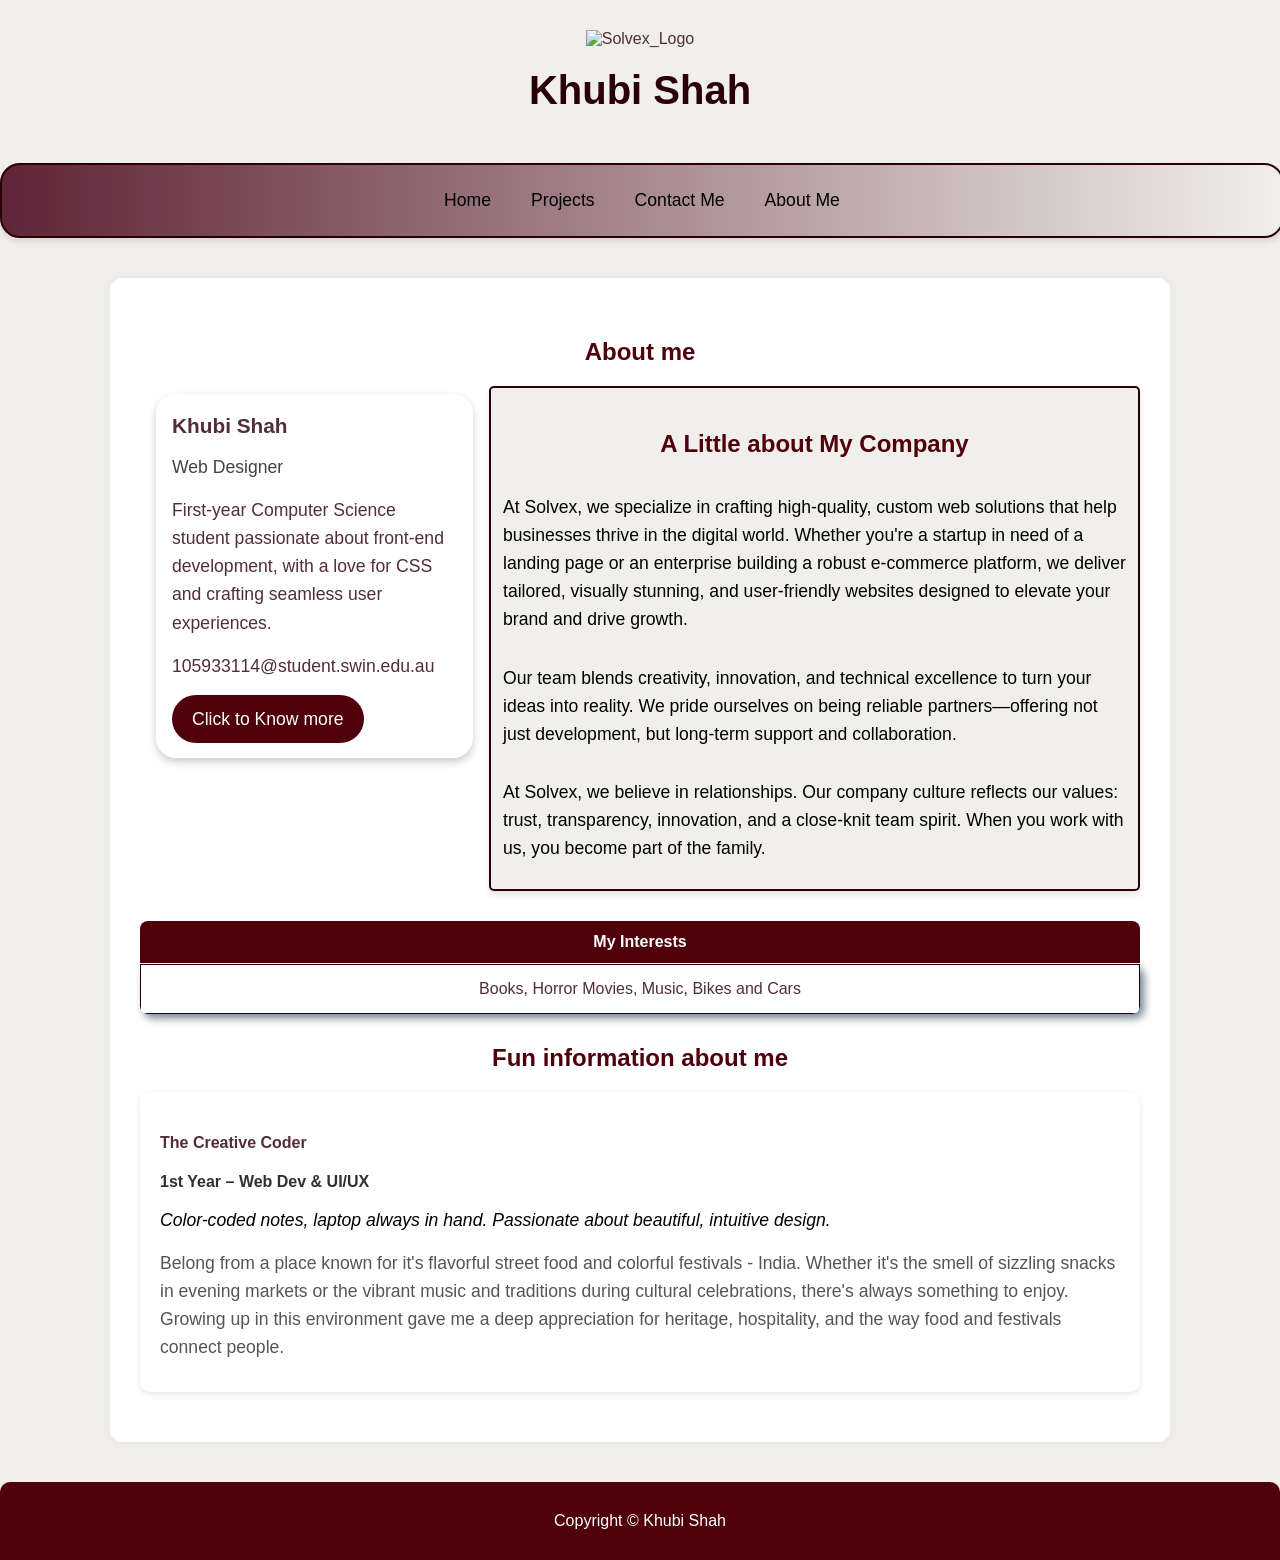
==== about_me.html @ c925cc27 "Text changes" ====
<!DOCTYPE html>
<html lang="en">

  <head>
    <meta charset="UTF-8">
    <meta name="viewport" content="width=device-width, initial-scale=1.0">
    <link rel="stylesheet" type="text/css" href="styles/about me.css">
    <title>Khubi Shah | UX Designer & Frontend Developer Portfolio</title>
  </head>

  <body>
    <header>
      <img src="images/logo.png" alt="Solvex_Logo" loading="lazy">
      <h1>Khubi Shah</h1>
    </header>

  <nav>
      <a href="index.html">Home</a>
      <a href="projects.html">Projects</a>
      <a href="contact_me.html">Contact Me</a>
      <a href="about_me.html">About Me</a>
    </nav>

    <main>
      <h2> About me </h2>
        <div class="row">
          <div class="column">
            <div class="card">
              <div class="box">
                <h3>Khubi Shah</h3>
                <p class="job"> Web Designer </p>
                <!-- description taken from chatgpt  -->
                <p>First-year Computer Science student passionate about front-end development, with a love for CSS and crafting seamless user experiences.</p>
                <p> 105933114@student.swin.edu.au </p>
                <p><a href="#section1" class="button"> Click to Know more </a></p>
              </div>
            </div>
          </div>

      <aside>
          <h2> A Little about My Company </h2>
          <p> At Solvex, we specialize in crafting high-quality, custom web solutions that help businesses thrive in the digital world. Whether you're a startup in need of a landing page or an enterprise building a robust e-commerce platform, we deliver tailored, visually stunning, and user-friendly websites designed to elevate your brand and drive growth.
          <p> Our team blends creativity, innovation, and technical excellence to turn your ideas into reality. We pride ourselves on being reliable partners—offering not just development, but long-term support and collaboration.</p>
          <p> At Solvex, we believe in relationships. Our company culture reflects our values: trust, transparency, innovation, and a close-knit team spirit. When you work with us, you become part of the family. </p>
          <!-- chatgpt command promopt: can you write a brief 'about us' for the company, the compansy is solvex which specialiases crafting high-quality, customized web solutions for businesses of all sizes-->
      </aside>
        
      <table>
        <caption> My Interests</caption>
          <td> Books, Horror Movies, Music, Bikes and Cars </td>
      </table>

      <h2> Fun information about me</h2>
      <section id="description">
      <!-- decriptions for each person is generated from chapgpt "can you generate a brief description for three computer science students; modified a bit of the content as well   -->
      <ul>
        <li>
          <h4 id="section1"> The Creative Coder</h4>
          <div class="year">1st Year – Web Dev & UI/UX</div>
          <p class="info">Color-coded notes, laptop always in hand. Passionate about beautiful, intuitive design.</p>
          <p class="hometown"> Belong from a place known for it's flavorful street food and colorful festivals - India. Whether it's the smell of sizzling snacks in evening markets or the vibrant music and traditions during cultural celebrations, there's always something to enjoy. Growing up in this environment gave me a deep appreciation for heritage, hospitality, and the way food and festivals connect people.</p>
        </li>
      </ul>
      </section>
    </main>

    <footer>
      <div id="footer"></div>
      <div class="container">
        <div class="copyright">
          <span>Copyright &copy; <span class="company-name">Khubi Shah</span></span>
        </div>
      </div>
    </footer>

  </body>
</html>
---- styles/about me.css ----
:root {
    --primary-color: #4F000B;
    --secondary-color: #290005;
    --background-color: #F0EFEB;
    --accent-color: #602437;
    --error-color: Red;
    --success-color: Green;
    --text-color: #522E38;
    --font-family: 'Segoe UI', 'Arial', sans-serif;
    --transition-speed: 0.6s;
}

/* Enable smooth scrolling for anchor links */
html {
    scroll-behavior: smooth;
}

/* Base body styles */
body {
    font-family: var(--font-family);
    background-color: var(--background-color);
    color: var(--text-color);
    margin: 0;
    padding: 0;
}

/* Header container with background image and centered content */
header {
    background-image: url('');
    color: var(--text-color);
    padding: 30px 20px;
    text-align: center;
    position: relative;
}

/* Logo or branding image */
header img {
    max-width: 120px;
    margin: 0 auto 10px;
    animation: fadeInDown var(--transition-speed) ease-out;
}

/* Main heading in the header */
header h1 {
    font-size: 2.5rem;
    margin: 10px 0 20px;
    color: var(--secondary-color);
}

/* Section headings */
h2, main h2 {
    color: var(--primary-color);
    text-align: center;
    font-size: 1.5rem;
    margin-top: 30px;
}

/* Subheadings */
main h3 {
    margin: 0;
    font-size: 1.3em;
    padding-top: 20px;
}

/* Paragraph text */
p {
    font-size: 1.1rem;
    margin: 15px 0;
    line-height: 1.6;
}

/* Sticky top navigation bar with gradient background */
nav {
    position: sticky;
    top: 0;
    width: 100%;
    z-index: 1;
    display: flex;
    justify-content: center;
    flex-wrap: wrap;
    padding: 10px 0;
    background: linear-gradient(to right, var(--accent-color), var(--background-color));
    border: 2px solid var(--secondary-color);
    border-radius: 20px;
    box-shadow: 0 4px 6px rgba(0, 0, 0, 0.1);
}

/* Navigation links */
nav a {
    color: black;
    text-decoration: none;
    padding: 10px 15px;
    margin: 5px;
    font-size: 1.1rem;
    border-radius: 5px;
    transition: background-color var(--transition-speed), transform var(--transition-speed);
}

/* Hover effect for navigation links */
nav a:hover {
    background-color: var(--primary-color);
    color: white;
    transform: scale(1.05);
}

/* Main content container with padding and shadow */
main, .content-section {
    max-width: 1000px;
    margin: 40px auto;
    padding: 30px;
    background-color: white;
    border-radius: 12px;
    box-shadow: 0 0 10px rgba(0,0,0,0.05);
}

/* Sidebar container with light background and shadow */
aside {
    display: flex;
    justify-content: center;
    background-color: var(--background-color);
    border: 2px solid var(--secondary-color);
    padding: 12px;
    border-radius: 5px;
    margin-top: 15px;
    flex-wrap: wrap;
    box-shadow: 0 4px 6px rgba(0, 0, 0, 0.1);
    color: black;
}

/* Layout for image and text side-by-side */
figure {
    display: flex;
    align-items: flex-start;
    justify-content: space-between;
    gap: 30px;
    flex-wrap: wrap;
    margin: 30px 0;
}

/* Image styling inside figure */
figure img {
    max-width: 400px;
    width: 100%;
    height: auto;
    margin-left: auto;
    margin-right: auto;
    border-radius: 10px;
    border: 2px solid var(--secondary-color);
    box-shadow: 0 4px 12px rgba(0, 0, 0, 0.05);
}

/* Ordered and unordered lists */
ol, ul {
    margin: 20px 0;
    padding-left: 30px;
}

/* List items */
li {
    margin-bottom: 8px;
}

/* Definition list terms */
dt {
    font-weight: bold;
    color: var(--primary-color);
    margin-top: 15px;
}

/* Definition list descriptions */
dd {
    margin-left: 25px;
    margin-bottom: 10px;
}

/* Table container with shadow and rounded corners */
table {
    width: 100%;
    margin: 30px 0;
    background: #fff;
    border-collapse: collapse;
    border-radius: 8px;
    overflow: hidden;
    box-shadow: 4px 4px 8px SlateGrey;
}

/* Table caption styling */
caption {
    font-weight: bold;
    padding: 12px;
    background-color: var(--primary-color);
    border-bottom: 1px solid var(--background-color);
    color: white;
}

/* Table cells */
td {
    padding: 15px;
    border: 1px solid var(--secondary-color);
    text-align: center;
}

/* Footer container with padding and background */
footer {
    background-color: var(--primary-color);
    text-align: center;
    color: white;
    padding: 30px 20px;
    margin-top: 40px;
    border-radius: 10px 10px 0 0;
}

/* Footer links */
footer a {
    color: white;
    text-decoration: none;
}

/* Hover effect for footer links */
footer a:hover {
    text-decoration: underline;
}

/* Column layout for cards */
.column {
    float: left;
    width: 33.3%;
    margin-bottom: 16px;
    padding: 0 8px;
}

/* Card container with shadow */
.card {
    box-shadow: 0 4px 8px rgba(0, 0, 0, 0.2);
    margin: 8px;
    border-radius: 20px;
}

/* Inner box padding */
.box {
    padding: 0 16px;
}

/* Clearfix for floated elements */
.box::after, .row::after {
    content: "";
    clear: both;
    display: table;
}

/* Job title text */
.job {
    color: #424242;
}

/* Button styling for both <button> and .button */
.button,
button {
    border: none;
    outline: 0;
    display: inline-block;
    padding: 10px 20px;
    color: white;
    background-color: var(--primary-color);
    text-align: center;
    cursor: pointer;
    border-radius: 10em;
    text-decoration: none;
    transition: background-color var(--transition-speed), transform var(--transition-speed);
}

/* Hover effect for buttons */
.button:hover,
button:hover {
    background-color: var(--accent-color);
    transform: scale(1.05);
}

/* Remove default list styling */
#description ul {
    list-style: none;
    padding: 0;
}

/* Card-style list items */
#description li {
    background: #fff;
    border-radius: 10px;
    padding: 20px;
    margin-bottom: 15px;
    box-shadow: 0 2px 6px rgba(0,0,0,0.1);
}

/* Section headings */
#description h3 {
    margin: 0;
    font-size: 1.3em;
    color: #333;
}

/* Year text */
#description .year {
    font-weight: bold;
    color: #303030;
    margin-bottom: 8px;
}

/* Hometown text */
#description .hometown {
    color: #555;
    margin-bottom: 10px;
}

/* Info text */
#description .info {
    color: black;
    font-style: italic;
}

/* Fact text */
#description .fact {
    color: #141414;
    margin-top: 10px;
}

/* Fade-in-up animation */
@keyframes fadeInUp {
    from {
        opacity: 0;
        transform: translateY(20px);
    }
    to {
        opacity: 1;
        transform: translateY(0);
    }
}

/* Fade-in-down animation */
@keyframes fadeInDown {
    from {
        opacity: 0;
        transform: translateY(-20px);
    }
    to {
        opacity: 1;
        transform: translateY(0);
    }
}

/* Improved mobile responsiveness for smaller screens */
@media (max-width: 768px) {
    figure {
        flex-direction: column;
        align-items: center;
        text-align: center;
    }

    figure img {
        max-width: 90%;
        margin: 0 auto;
    }

    .column {
        width: 100%;
    }

    main, .content-section {
        padding: 20px;
        margin: 20px;
    }

    table, th, td {
        font-size: 0.95rem;
    }
}
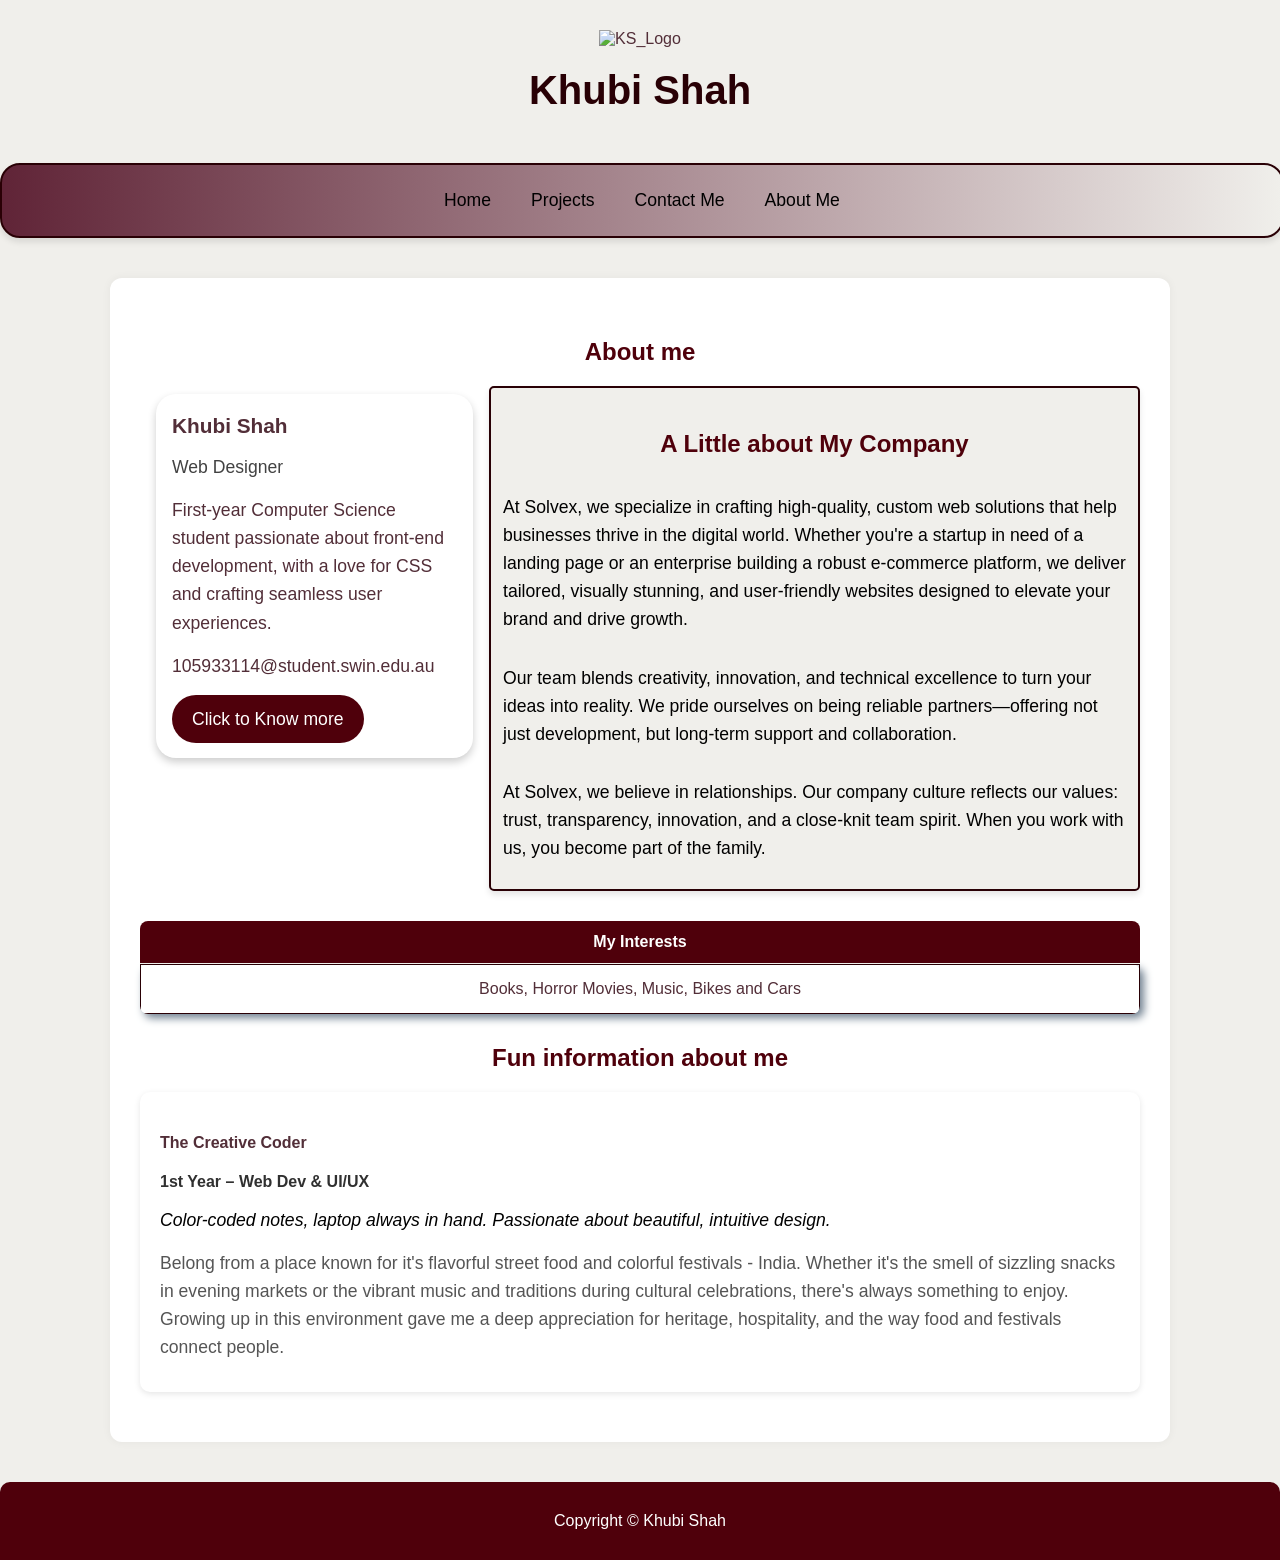
==== commit 156138ca: "Change logo image alt text from 'Solvex_Logo' to 'KS_Logo'" ====
--- a/about_me.html
+++ b/about_me.html
@@ -10,7 +10,7 @@
 
   <body>
     <header>
-      <img src="images/logo.png" alt="Solvex_Logo" loading="lazy">
+      <img src="images/logo.png" alt="KS_Logo" loading="lazy">
       <h1>Khubi Shah</h1>
     </header>
 
@@ -42,8 +42,7 @@
           <p> At Solvex, we specialize in crafting high-quality, custom web solutions that help businesses thrive in the digital world. Whether you're a startup in need of a landing page or an enterprise building a robust e-commerce platform, we deliver tailored, visually stunning, and user-friendly websites designed to elevate your brand and drive growth.
           <p> Our team blends creativity, innovation, and technical excellence to turn your ideas into reality. We pride ourselves on being reliable partners—offering not just development, but long-term support and collaboration.</p>
           <p> At Solvex, we believe in relationships. Our company culture reflects our values: trust, transparency, innovation, and a close-knit team spirit. When you work with us, you become part of the family. </p>
-          <!-- chatgpt command promopt: can you write a brief 'about us' for the company, the compansy is solvex which specialiases crafting high-quality, customized web solutions for businesses of all sizes-->
-      </aside>
+          </aside>
         
       <table>
         <caption> My Interests</caption>
@@ -52,7 +51,6 @@
 
       <h2> Fun information about me</h2>
       <section id="description">
-      <!-- decriptions for each person is generated from chapgpt "can you generate a brief description for three computer science students; modified a bit of the content as well   -->
       <ul>
         <li>
           <h4 id="section1"> The Creative Coder</h4>
@@ -74,4 +72,4 @@
     </footer>
 
   </body>
-</html>+</html>
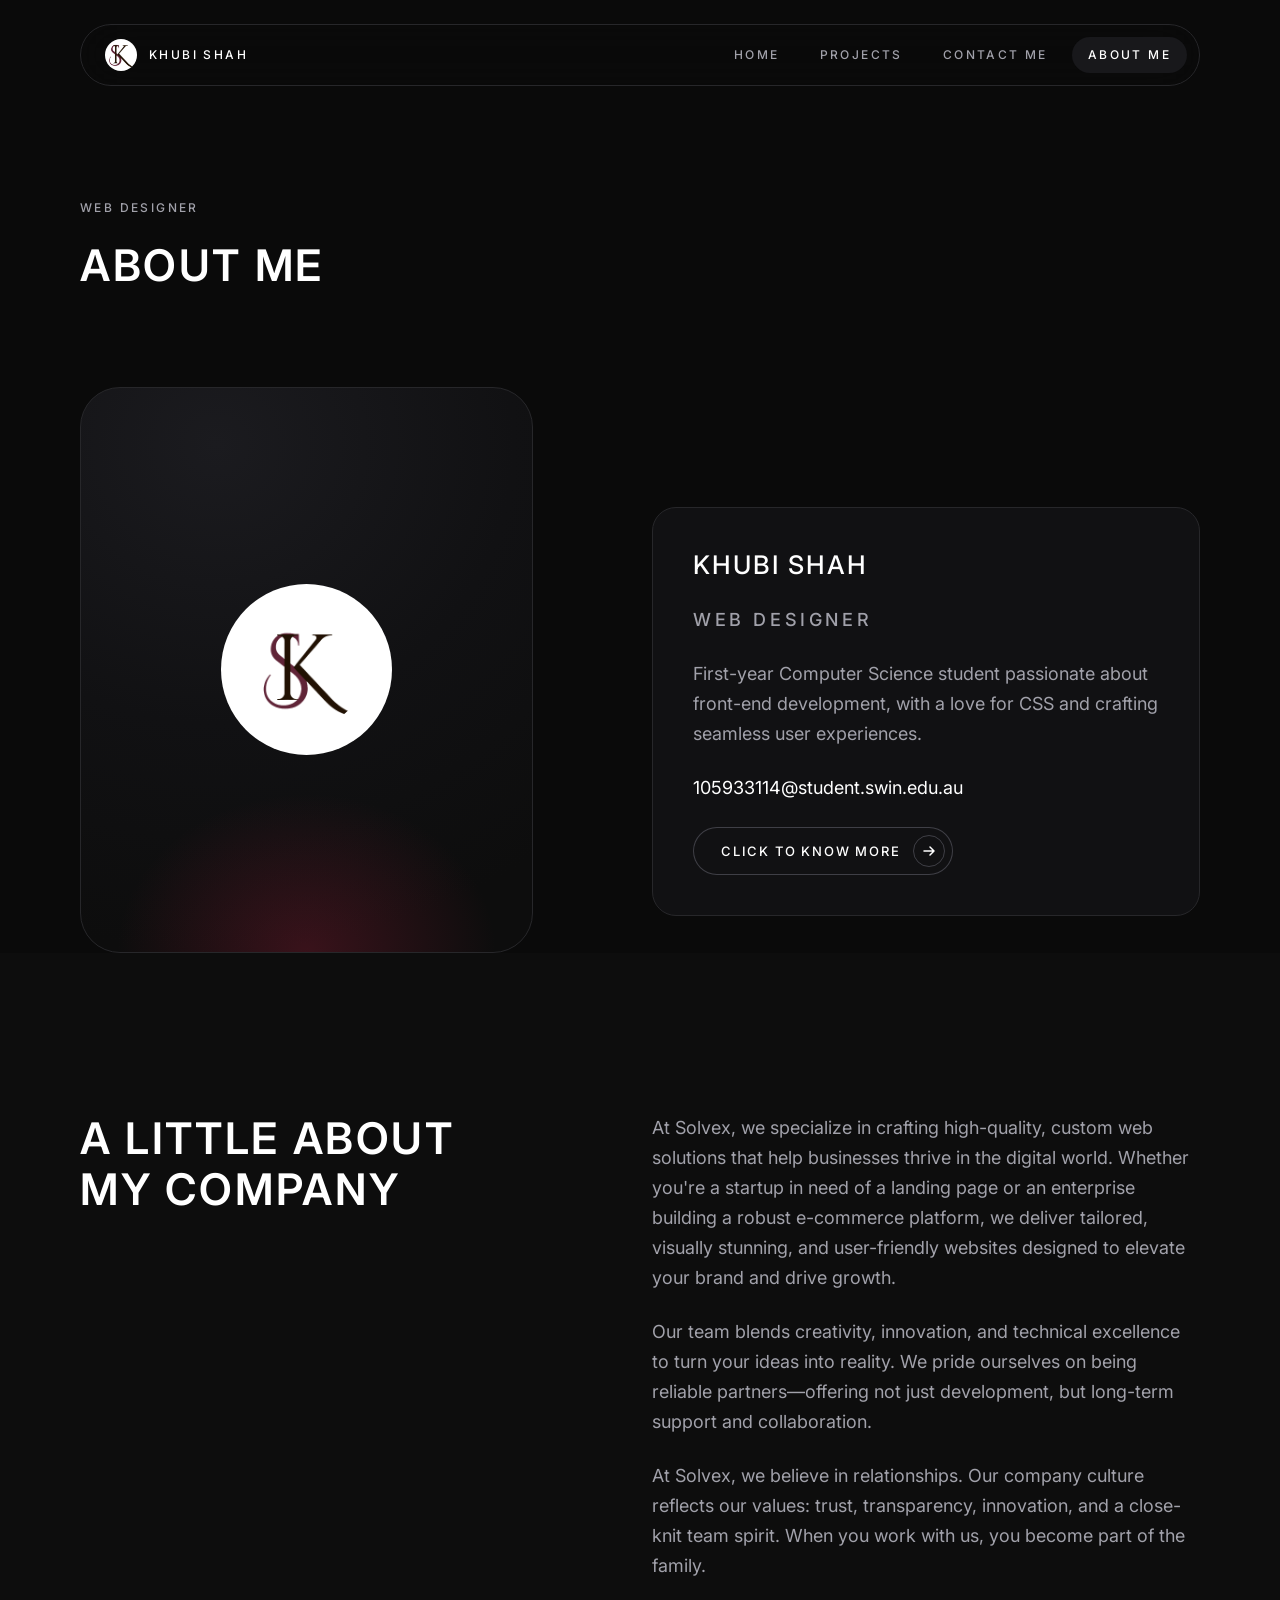
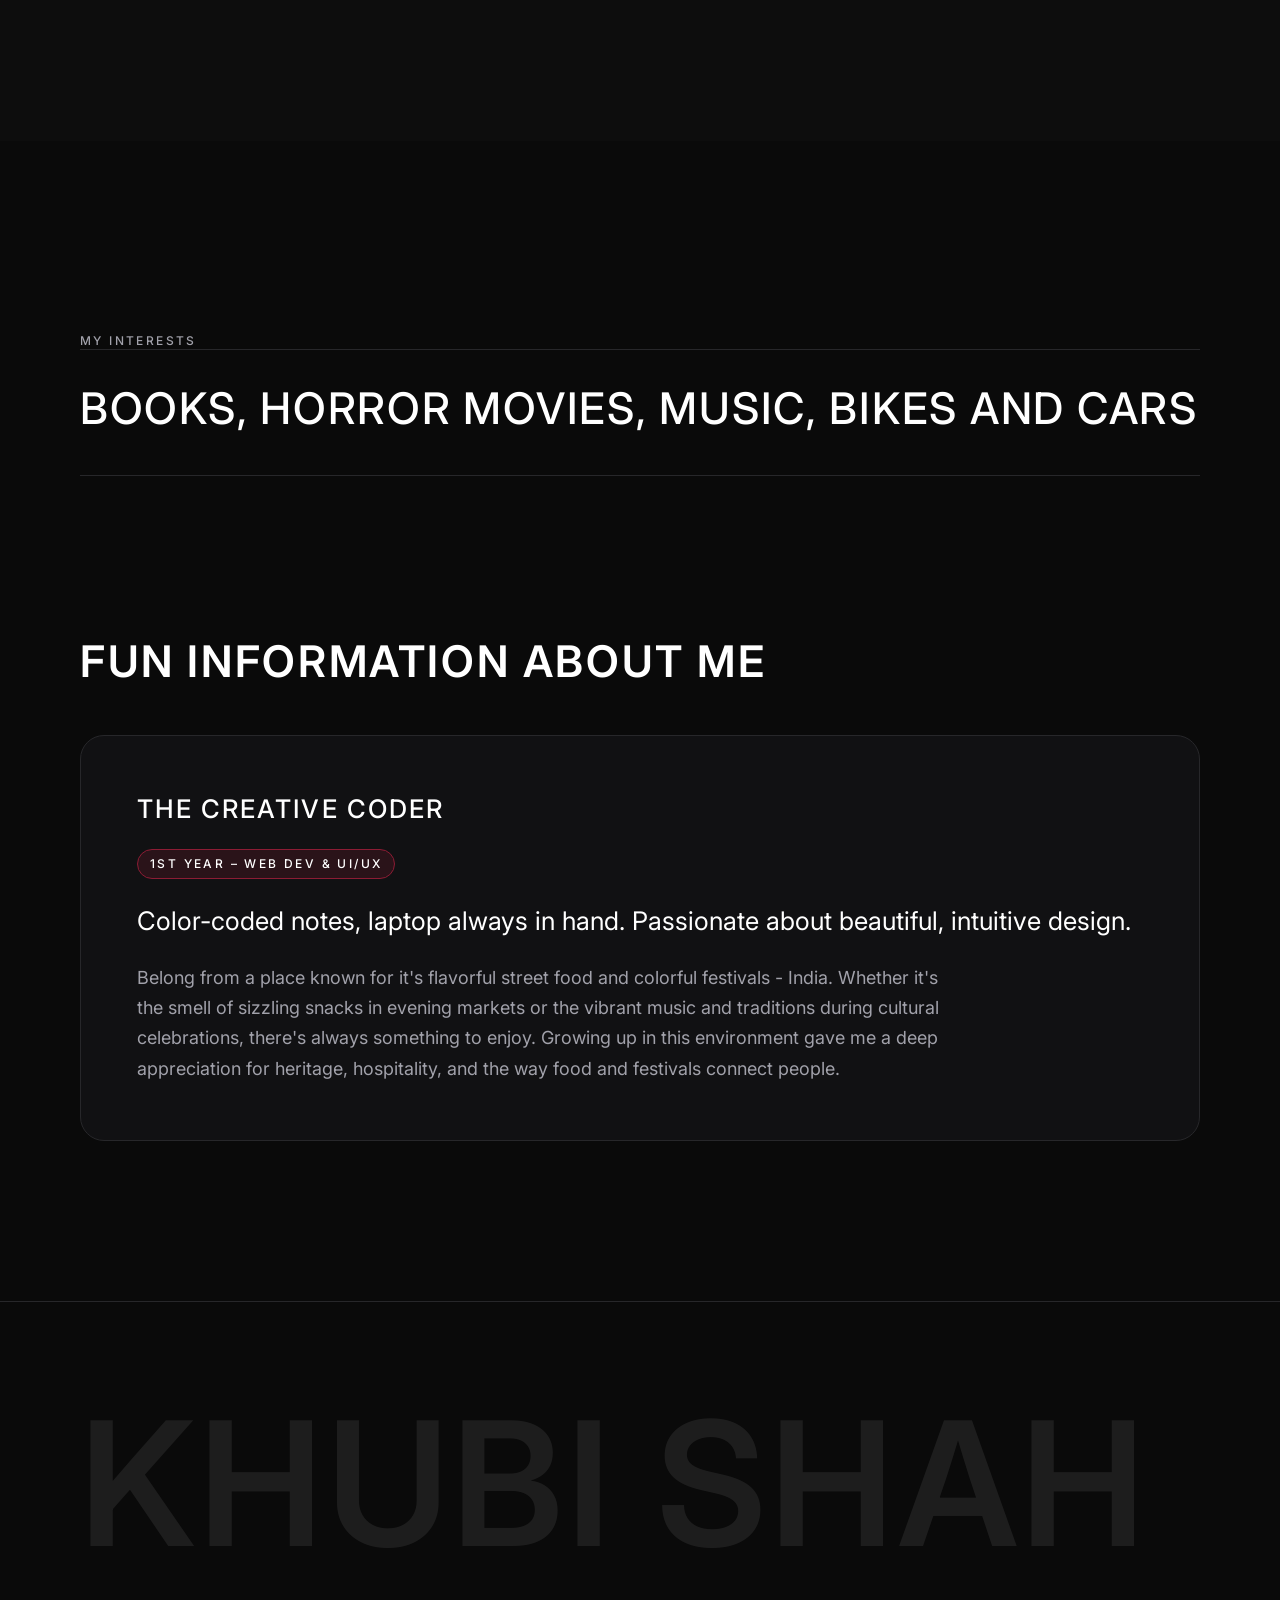
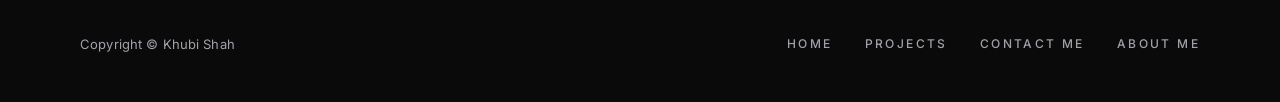
==== commit 75f9a716: "Redesign site in editorial luxury dark-mode style Implements the Figma redesign: shared design token" ====
--- a/about_me.html
+++ b/about_me.html
@@ -4,72 +4,103 @@
   <head>
     <meta charset="UTF-8">
     <meta name="viewport" content="width=device-width, initial-scale=1.0">
+    <meta name="theme-color" content="#0A0A0A">
+    
+    <link rel="preconnect" href="https://fonts.googleapis.com">
+    <link rel="preconnect" href="https://fonts.gstatic.com" crossorigin>
+    <link rel="stylesheet" href="https://fonts.googleapis.com/css2?family=Inter:wght@300;400;500;600&display=swap">
+    <script>document.documentElement.classList.add('js')</script>
+    <link rel="stylesheet" type="text/css" href="styles/styles.css">
     <link rel="stylesheet" type="text/css" href="styles/about me.css">
-    <title>Khubi Shah | UX Designer & Frontend Developer Portfolio</title>
+    <title>Khubi Shah | UX Designer &amp; Frontend Developer Portfolio</title>
   </head>
 
   <body>
-    <header>
-      <img src="images/logo.png" alt="KS_Logo" loading="lazy">
-      <h1>Khubi Shah</h1>
+    <header class="site-header">
+      <a class="brand" href="index.html">
+        <img src="images/logo.png" alt="KS_Logo" loading="lazy">
+        <span>Khubi Shah</span>
+      </a>
+      <button class="menu-toggle" aria-expanded="false" aria-controls="site-nav" aria-label="Menu"><span></span><span></span></button>
+      <nav id="site-nav" aria-label="Primary">
+        <a class="nav-link" href="index.html">Home</a>
+        <a class="nav-link" href="projects.html">Projects</a>
+        <a class="nav-link" href="contact_me.html">Contact Me</a>
+        <a class="nav-link" href="about_me.html" aria-current="page">About Me</a>
+      </nav>
     </header>
 
-  <nav>
-      <a href="index.html">Home</a>
-      <a href="projects.html">Projects</a>
-      <a href="contact_me.html">Contact Me</a>
-      <a href="about_me.html">About Me</a>
-    </nav>
+    <main>
+      <div class="page-header wrap">
+        <p class="eyebrow" data-reveal>Web Designer</p>
+        <h2 data-reveal style="--d:80ms">About me</h2>
+      </div>
 
-    <main>
-      <h2> About me </h2>
-        <div class="row">
-          <div class="column">
-            <div class="card">
-              <div class="box">
-                <h3>Khubi Shah</h3>
-                <p class="job"> Web Designer </p>
-                <!-- description taken from chatgpt  -->
-                <p>First-year Computer Science student passionate about front-end development, with a love for CSS and crafting seamless user experiences.</p>
-                <p> 105933114@student.swin.edu.au </p>
-                <p><a href="#section1" class="button"> Click to Know more </a></p>
-              </div>
+      <section class="wrap about-intro">
+        <div class="portrait" data-reveal aria-hidden="true">
+          <img src="images/logo.png" alt="">
+        </div>
+        <div class="about-card-col" data-reveal style="--d:120ms">
+          <div class="card-feature about-card">
+            <div class="box card-body">
+              <h3>Khubi Shah</h3>
+              <p class="job eyebrow"> Web Designer </p>
+              <!-- description taken from chatgpt  -->
+              <p>First-year Computer Science student passionate about front-end development, with a love for CSS and crafting seamless user experiences.</p>
+              <p class="email"> 105933114@student.swin.edu.au </p>
+              <a href="#section1" class="button button--ghost"> Click to Know more </a>
             </div>
           </div>
+        </div>
+      </section>
 
-      <aside>
-          <h2> A Little about My Company </h2>
-          <p> At Solvex, we specialize in crafting high-quality, custom web solutions that help businesses thrive in the digital world. Whether you're a startup in need of a landing page or an enterprise building a robust e-commerce platform, we deliver tailored, visually stunning, and user-friendly websites designed to elevate your brand and drive growth.
-          <p> Our team blends creativity, innovation, and technical excellence to turn your ideas into reality. We pride ourselves on being reliable partners—offering not just development, but long-term support and collaboration.</p>
-          <p> At Solvex, we believe in relationships. Our company culture reflects our values: trust, transparency, innovation, and a close-knit team spirit. When you work with us, you become part of the family. </p>
+      <section class="band section company">
+        <div class="wrap company-grid">
+          <aside>
+            <h2 data-reveal> A Little about My Company </h2>
           </aside>
-        
-      <table>
-        <caption> My Interests</caption>
+          <div class="company-copy" data-reveal style="--d:100ms">
+            <p> At Solvex, we specialize in crafting high-quality, custom web solutions that help businesses thrive in the digital world. Whether you're a startup in need of a landing page or an enterprise building a robust e-commerce platform, we deliver tailored, visually stunning, and user-friendly websites designed to elevate your brand and drive growth.</p>
+            <p> Our team blends creativity, innovation, and technical excellence to turn your ideas into reality. We pride ourselves on being reliable partners—offering not just development, but long-term support and collaboration.</p>
+            <p> At Solvex, we believe in relationships. Our company culture reflects our values: trust, transparency, innovation, and a close-knit team spirit. When you work with us, you become part of the family. </p>
+          </div>
+        </div>
+      </section>
+
+      <section class="section wrap interests">
+        <table data-reveal>
+          <caption class="eyebrow"> My Interests</caption>
+          <tbody><tr>
           <td> Books, Horror Movies, Music, Bikes and Cars </td>
-      </table>
+          </tr></tbody>
+        </table>
+      </section>
 
-      <h2> Fun information about me</h2>
-      <section id="description">
-      <ul>
-        <li>
-          <h4 id="section1"> The Creative Coder</h4>
-          <div class="year">1st Year – Web Dev & UI/UX</div>
-          <p class="info">Color-coded notes, laptop always in hand. Passionate about beautiful, intuitive design.</p>
-          <p class="hometown"> Belong from a place known for it's flavorful street food and colorful festivals - India. Whether it's the smell of sizzling snacks in evening markets or the vibrant music and traditions during cultural celebrations, there's always something to enjoy. Growing up in this environment gave me a deep appreciation for heritage, hospitality, and the way food and festivals connect people.</p>
-        </li>
-      </ul>
+      <section id="description" class="wrap fun">
+        <h2 data-reveal> Fun information about me</h2>
+        <ul>
+          <li class="card-feature" data-reveal>
+            <h3 id="section1"> The Creative Coder</h3>
+            <div class="year tag tag--heritage">1st Year – Web Dev &amp; UI/UX</div>
+            <p class="info">Color-coded notes, laptop always in hand. Passionate about beautiful, intuitive design.</p>
+            <p class="hometown"> Belong from a place known for it's flavorful street food and colorful festivals - India. Whether it's the smell of sizzling snacks in evening markets or the vibrant music and traditions during cultural celebrations, there's always something to enjoy. Growing up in this environment gave me a deep appreciation for heritage, hospitality, and the way food and festivals connect people.</p>
+          </li>
+        </ul>
       </section>
     </main>
 
-    <footer>
-      <div id="footer"></div>
-      <div class="container">
-        <div class="copyright">
-          <span>Copyright &copy; <span class="company-name">Khubi Shah</span></span>
-        </div>
+    <footer class="site-footer">
+      <div class="wordmark" aria-hidden="true">Khubi Shah</div>
+      <div class="footer-bar">
+        <p>Copyright &copy; <span class="company-name">Khubi Shah</span></p>
+        <nav class="footer-links" aria-label="Footer">
+          <a href="index.html">Home</a>
+          <a href="projects.html">Projects</a>
+          <a href="contact_me.html">Contact Me</a>
+          <a href="about_me.html">About Me</a>
+        </nav>
       </div>
     </footer>
-
+    <script src="scripts/main.js" defer></script>
   </body>
 </html>
--- a/styles/styles.css
+++ b/styles/styles.css
@@ -0,0 +1,241 @@
+/* ==========================================================================
+   Khubi Shah Portfolio: luxury editorial dark-mode design system
+   Tokens mirror the Figma variables (Color / Spacing / Radius) and text styles.
+   ========================================================================== */
+:root {
+  /* color/* */
+  --bg-base: #0A0A0A;
+  --bg-raised: #0D0D0D;
+  --surface-card: #111113;
+  --surface-hover: #18181B;
+  --border-default: #27272A;
+  --border-strong: #3F3F46;
+  --text-primary: #FFFFFF;
+  --text-muted: #A1A1AA;
+  --text-subtle: #71717A;
+  --cta-fill: #FFFFFF;
+  --cta-on-fill: #0A0A0A;
+  --accent-heritage: #8C1C34;
+  --state-error: #F87171;
+  --state-success: #4ADE80;
+
+  /* type */
+  --font: 'Inter', system-ui, -apple-system, 'Segoe UI', Arial, sans-serif;
+
+  /* radius/* */
+  --r-md: 16px;
+  --r-lg: 24px;
+  --r-xl: 40px;
+  --r-pill: 999px;
+
+  /* layout */
+  --margin: 80px;
+  --section-y: 160px;
+  --max: 1440px;
+  --ease: cubic-bezier(0.22, 1, 0.36, 1);
+
+  /* swap this to change the home hero image */
+  --hero-image: url('../images/website.png');
+}
+@media (max-width: 1024px) { :root { --margin: 40px; --section-y: 120px; } }
+@media (max-width: 768px)  { :root { --margin: 20px; --section-y: 96px; } }
+
+*, *::before, *::after { box-sizing: border-box; }
+html { scroll-behavior: smooth; background: var(--bg-base); }
+body {
+  margin: 0;
+  background: var(--bg-base);
+  color: var(--text-primary);
+  font-family: var(--font);
+  font-size: 16px;
+  line-height: 1.625;
+  -webkit-font-smoothing: antialiased;
+}
+img { max-width: 100%; display: block; }
+a { color: inherit; }
+:focus-visible { outline: 2px solid var(--text-primary); outline-offset: 3px; }
+::selection { background: var(--accent-heritage); color: #fff; }
+
+/* ---------- type styles (type/*) ---------- */
+.display, h1, h2, h3 { margin: 0; font-weight: 600; text-transform: uppercase; color: var(--text-primary); }
+.display { font-size: clamp(52px, 8vw, 112px); line-height: 1; letter-spacing: 0.02em; }
+h1 { font-size: clamp(40px, 5vw, 72px); line-height: 1.06; letter-spacing: 0.04em; }
+h2 { font-size: clamp(32px, 3.4vw, 48px); line-height: 1.17; letter-spacing: 0.06em; }
+h3 { font-size: clamp(22px, 2vw, 28px); line-height: 1.3; letter-spacing: 0.08em; font-weight: 500; }
+.subtitle { font-size: clamp(22px, 2vw, 28px); line-height: 1.43; margin: 0; }
+.lead, .body-lg { font-size: 18px; line-height: 1.67; color: var(--text-muted); margin: 0; }
+p { margin: 0; }
+.eyebrow {
+  margin: 0; font-size: 12px; line-height: 16px; font-weight: 500;
+  letter-spacing: 0.2em; text-transform: uppercase; color: var(--text-muted);
+}
+.eyebrow.subtle { color: var(--text-subtle); }
+
+.wrap { width: 100%; max-width: var(--max); margin: 0 auto; padding-left: var(--margin); padding-right: var(--margin); }
+
+/* ---------- header (floating glass pill) ---------- */
+.site-header {
+  position: fixed; top: 24px; left: 50%; transform: translateX(-50%);
+  width: min(1280px, calc(100% - 2 * var(--margin)));
+  display: flex; align-items: center; justify-content: space-between;
+  padding: 12px 12px 12px 24px;
+  background: rgba(10, 10, 10, 0.6);
+  -webkit-backdrop-filter: blur(24px); backdrop-filter: blur(24px);
+  border: 1px solid var(--border-default);
+  border-radius: var(--r-pill);
+  z-index: 100;
+  transition: background 0.3s var(--ease), border-color 0.3s var(--ease);
+}
+.site-header.is-scrolled { background: rgba(10, 10, 10, 0.88); border-color: var(--border-strong); }
+.brand { display: flex; align-items: center; gap: 12px; text-decoration: none; }
+.brand img { width: 32px; height: 32px; border-radius: 50%; background: #fff; object-fit: contain; }
+.brand span { font-size: 12px; font-weight: 500; letter-spacing: 0.2em; text-transform: uppercase; }
+.site-header nav { display: flex; align-items: center; gap: 8px; }
+.nav-link {
+  position: relative; padding: 10px 16px; border-radius: var(--r-pill);
+  font-size: 12px; line-height: 16px; font-weight: 500; letter-spacing: 0.2em; text-transform: uppercase;
+  text-decoration: none; color: var(--text-muted);
+  transition: color 0.25s var(--ease), background 0.25s var(--ease);
+}
+.nav-link::after {
+  content: ""; position: absolute; left: 16px; right: 16px; bottom: 6px; height: 1px;
+  background: var(--accent-heritage); transform: scaleX(0); transform-origin: left;
+  transition: transform 0.25s var(--ease);
+}
+.nav-link:hover { color: var(--text-primary); }
+.nav-link:hover::after { transform: scaleX(1); }
+.nav-link[aria-current="page"] { color: var(--text-primary); background: var(--surface-hover); }
+.nav-link[aria-current="page"]::after { display: none; }
+.menu-toggle { display: none; }
+
+@media (max-width: 768px) {
+  .site-header { top: 12px; width: calc(100% - 24px); padding: 8px 8px 8px 16px; }
+  .menu-toggle {
+    display: grid; place-items: center; width: 44px; height: 44px; border-radius: 50%;
+    background: transparent; border: 1px solid var(--border-strong); cursor: pointer; padding: 0; position: relative;
+  }
+  .menu-toggle span { position: absolute; width: 16px; height: 1.5px; background: #fff; transition: transform 0.3s var(--ease); }
+  .menu-toggle span:first-child { transform: translateY(-3px); }
+  .menu-toggle span:last-child { transform: translateY(3px); }
+  .menu-toggle[aria-expanded="true"] span:first-child { transform: rotate(45deg); }
+  .menu-toggle[aria-expanded="true"] span:last-child { transform: rotate(-45deg); }
+  .site-header nav {
+    position: fixed; inset: 0; z-index: -1; background: var(--bg-base);
+    flex-direction: column; justify-content: center; align-items: flex-start; gap: 16px;
+    padding: 96px var(--margin) 48px;
+    opacity: 0; visibility: hidden; transition: opacity 0.4s var(--ease), visibility 0.4s;
+  }
+  .site-header nav.is-open { opacity: 1; visibility: visible; }
+  .nav-link { font-size: clamp(32px, 9vw, 40px); line-height: 1.2; letter-spacing: 0.06em; padding: 8px 0; background: none !important; }
+  .nav-link::after { left: 0; right: 0; bottom: 4px; }
+}
+
+/* ---------- buttons ---------- */
+.button, button.button {
+  display: inline-flex; align-items: center; gap: 12px;
+  padding: 8px 8px 8px 28px; border: 0; border-radius: var(--r-pill);
+  background: var(--cta-fill); color: var(--cta-on-fill);
+  font: 500 13px/16px var(--font); letter-spacing: 0.14em; text-transform: uppercase;
+  text-decoration: none; cursor: pointer;
+  transition: background 0.25s var(--ease), color 0.25s var(--ease), transform 0.1s;
+}
+.button::after {
+  content: ""; width: 32px; height: 32px; border-radius: 50%; flex: none;
+  background: var(--cta-on-fill) url("data:image/svg+xml,%3Csvg xmlns='http://www.w3.org/2000/svg' width='16' height='16' viewBox='0 0 16 16' fill='none'%3E%3Cpath d='M3 8h10M9 4l4 4-4 4' stroke='%23fff' stroke-width='1.5' stroke-linecap='round' stroke-linejoin='round'/%3E%3C/svg%3E") center / 16px no-repeat;
+  border: 1px solid transparent;
+  transition: transform 0.25s var(--ease), background-color 0.25s var(--ease), border-color 0.25s var(--ease);
+}
+.button:hover { background: #E4E4E7; }
+.button:hover::after { transform: translateX(4px); }
+.button:active { transform: scale(0.98); }
+.button--ghost { background: transparent; color: var(--text-primary); box-shadow: inset 0 0 0 1px var(--border-strong); }
+.button--ghost::after { background-color: transparent; border-color: var(--border-strong); }
+.button--ghost:hover { background: var(--cta-fill); color: var(--cta-on-fill); }
+.button--ghost:hover::after { background-color: var(--cta-on-fill); border-color: var(--cta-on-fill); }
+.button--block { width: 100%; justify-content: space-between; }
+
+/* ---------- tag + chip ---------- */
+.tag {
+  display: inline-block; padding: 6px 12px; border: 1px solid var(--border-default); border-radius: var(--r-pill);
+  font-size: 12px; line-height: 16px; font-weight: 500; letter-spacing: 0.2em; text-transform: uppercase; color: var(--text-muted);
+}
+.tag--heritage { background: rgba(140, 28, 52, 0.2); border-color: var(--accent-heritage); color: var(--text-primary); }
+.chip {
+  flex: none; width: 48px; height: 48px; border-radius: 50%; border: 1px solid var(--border-strong);
+  background: url("data:image/svg+xml,%3Csvg xmlns='http://www.w3.org/2000/svg' width='16' height='16' viewBox='0 0 16 16' fill='none'%3E%3Cpath d='M3 13L13 3M5 3h8v8' stroke='%23fff' stroke-width='1.5' stroke-linecap='round' stroke-linejoin='round'/%3E%3C/svg%3E") center / 16px no-repeat;
+  transition: border-color 0.3s var(--ease), background-color 0.3s var(--ease), transform 0.4s var(--ease);
+}
+
+/* ---------- feature card ---------- */
+.card-feature {
+  display: flex; flex-direction: column; justify-content: space-between; gap: 48px; height: 100%; min-height: 440px;
+  padding: 40px; background: var(--surface-card); border: 1px solid var(--border-default); border-radius: var(--r-lg);
+  transition: background 0.35s var(--ease), border-color 0.35s var(--ease), box-shadow 0.35s var(--ease);
+}
+.card-feature:hover {
+  background: var(--surface-hover); border-color: var(--border-strong);
+  box-shadow: 0 24px 64px rgba(0, 0, 0, 0.6), 0 0 0 1px rgba(255, 255, 255, 0.08), 0 0 40px rgba(140, 28, 52, 0.25);
+}
+.card-feature:hover .chip { border-color: var(--text-primary); }
+.card-top { display: flex; justify-content: space-between; align-items: center; }
+.card-body { display: flex; flex-direction: column; align-items: flex-start; gap: 24px; }
+.card-body p { color: var(--text-muted); font-size: 18px; line-height: 1.67; }
+
+/* ---------- page header / sections ---------- */
+.page-header { padding-top: 200px; padding-bottom: 96px; display: flex; flex-direction: column; gap: 24px; }
+.section { padding-top: var(--section-y); padding-bottom: var(--section-y); }
+.band { background: var(--bg-raised); }
+
+/* ---------- numbered reasons (detail pages) ---------- */
+.reasons { counter-reset: reason; list-style: none; margin: 0; padding: 0; border-bottom: 1px solid var(--border-default); }
+.reasons li {
+  counter-increment: reason; display: grid; grid-template-columns: repeat(12, 1fr); column-gap: 24px; row-gap: 12px;
+  padding: 48px 0; border-top: 1px solid var(--border-default); margin: 0;
+  transition: background 0.35s var(--ease);
+}
+.reasons li::before {
+  content: counter(reason, decimal-leading-zero); grid-column: span 2;
+  font-size: clamp(40px, 5vw, 72px); line-height: 1; font-weight: 600; letter-spacing: 0.04em; color: var(--text-subtle);
+}
+.reasons li h3 { grid-column: span 5; padding-top: 6px; }
+.reasons li p { grid-column: span 5; color: var(--text-muted); font-size: 18px; line-height: 1.67; margin: 0; }
+@media (max-width: 900px) {
+  .reasons li { grid-template-columns: 1fr; padding: 32px 0; }
+  .reasons li::before, .reasons li h3, .reasons li p { grid-column: 1; }
+}
+.closing {
+  background: var(--bg-raised); padding: var(--section-y) var(--margin); margin-top: var(--section-y);
+  display: flex; flex-direction: column; align-items: center; text-align: center; gap: 40px;
+}
+.closing .outro { max-width: 720px; color: var(--text-muted); font-size: 18px; line-height: 1.67; }
+.closing h2 { max-width: 1000px; }
+
+/* ---------- footer ---------- */
+.site-footer { margin-top: var(--section-y); border-top: 1px solid var(--border-default); padding: 96px var(--margin) 48px; overflow: hidden; background: var(--bg-base); }
+.site-footer .wordmark {
+  font-size: clamp(56px, 13.5vw, 200px); line-height: 1; font-weight: 600; letter-spacing: 0.02em;
+  text-transform: uppercase; color: rgba(255, 255, 255, 0.08); white-space: nowrap; margin: 0 0 64px; user-select: none;
+}
+.footer-bar { display: flex; flex-wrap: wrap; gap: 24px 32px; justify-content: space-between; align-items: center; }
+.footer-bar p { margin: 0; font-size: 13px; line-height: 20px; letter-spacing: 0.01em; color: var(--text-muted); }
+.footer-links { display: flex; flex-wrap: wrap; gap: 8px 32px; }
+.footer-links a { font-size: 12px; line-height: 16px; font-weight: 500; letter-spacing: 0.2em; text-transform: uppercase; text-decoration: none; color: var(--text-muted); transition: color 0.25s var(--ease); }
+.footer-links a:hover { color: var(--text-primary); }
+.social-links { display: flex; gap: 12px; }
+.social-links a {
+  width: 40px; height: 40px; display: grid; place-items: center; border: 1px solid var(--border-default); border-radius: 50%;
+  color: var(--text-muted); text-decoration: none; transition: background 0.25s var(--ease), color 0.25s var(--ease), border-color 0.25s var(--ease);
+}
+.social-links a:hover { background: var(--cta-fill); color: var(--cta-on-fill); border-color: var(--cta-fill); }
+
+/* ---------- motion ---------- */
+.js [data-reveal] { opacity: 0; transform: translateY(24px); transition: opacity 0.7s var(--ease), transform 0.7s var(--ease); transition-delay: var(--d, 0ms); }
+.js [data-reveal].is-visible { opacity: 1; transform: none; }
+@media (prefers-reduced-motion: reduce) {
+  html { scroll-behavior: auto; }
+  *, *::before, *::after { transition-duration: 0.01ms !important; animation-duration: 0.01ms !important; }
+  .js [data-reveal] { opacity: 1; transform: none; }
+}
+
+/* ---------- utilities ---------- */
+.visually-hidden { position: absolute; width: 1px; height: 1px; overflow: hidden; clip: rect(0 0 0 0); white-space: nowrap; }
--- a/styles/about me.css
+++ b/styles/about me.css
@@ -1,375 +1,31 @@
-:root {
-    --primary-color: #4F000B;
-    --secondary-color: #290005;
-    --background-color: #F0EFEB;
-    --accent-color: #602437;
-    --error-color: Red;
-    --success-color: Green;
-    --text-color: #522E38;
-    --font-family: 'Segoe UI', 'Arial', sans-serif;
-    --transition-speed: 0.6s;
+/* About */
+.about-intro { display: grid; grid-template-columns: repeat(12, 1fr); column-gap: 24px; row-gap: 40px; align-items: start; }
+.portrait {
+  grid-column: 1 / 6; aspect-ratio: 4 / 5; border-radius: var(--r-xl); display: grid; place-items: center; position: relative; overflow: hidden;
+  background: radial-gradient(120% 90% at 30% 10%, #1b1b1f 0%, var(--surface-card) 55%, var(--bg-raised) 100%); border: 1px solid var(--border-default);
 }
-
-/* Enable smooth scrolling for anchor links */
-html {
-    scroll-behavior: smooth;
+.portrait::after { content: ""; position: absolute; inset: 0; background: radial-gradient(60% 40% at 50% 100%, rgba(140,28,52,.35), transparent 70%); }
+.portrait img { width: 38%; aspect-ratio: 1; border-radius: 50%; background: #fff; object-fit: contain; padding: 6%; position: relative; z-index: 1; }
+.about-card-col { grid-column: 7 / 13; padding-top: 120px; }
+.about-card { min-height: 0; }
+.about-card .email { color: var(--text-primary); word-break: break-word; }
+.about-card .job { color: var(--text-muted); }
+.company-grid { display: grid; grid-template-columns: repeat(12, 1fr); column-gap: 24px; row-gap: 40px; }
+.company-grid aside { grid-column: 1 / 6; }
+.company-copy { grid-column: 7 / 13; display: flex; flex-direction: column; gap: 24px; }
+.company-copy p { color: var(--text-muted); font-size: 18px; line-height: 1.67; }
+.interests table { width: 100%; border-collapse: collapse; border-top: 1px solid var(--border-default); border-bottom: 1px solid var(--border-default); }
+.interests caption { text-align: left; padding: 32px 0 0; caption-side: top; }
+.interests td { padding: 32px 0 40px; font-size: clamp(24px, 3.4vw, 48px); line-height: 1.2; font-weight: 500; letter-spacing: 0.04em; text-transform: uppercase; }
+.fun h2 { margin-bottom: 48px; }
+.fun ul { list-style: none; margin: 0; padding: 0; }
+.fun .card-feature { min-height: 0; gap: 24px; justify-content: flex-start; align-items: flex-start; padding: 56px; }
+.fun .info { font-size: clamp(22px, 2vw, 28px); line-height: 1.43; }
+.fun .hometown { color: var(--text-muted); font-size: 18px; line-height: 1.67; max-width: 820px; }
+.fun h3 { scroll-margin-top: 120px; }
+@media (max-width: 900px) {
+  .portrait, .about-card-col, .company-grid aside, .company-copy { grid-column: 1 / -1; }
+  .about-card-col { padding-top: 0; }
+  .portrait { aspect-ratio: 4 / 3; }
+  .fun .card-feature { padding: 28px; }
 }
-
-/* Base body styles */
-body {
-    font-family: var(--font-family);
-    background-color: var(--background-color);
-    color: var(--text-color);
-    margin: 0;
-    padding: 0;
-}
-
-/* Header container with background image and centered content */
-header {
-    background-image: url('');
-    color: var(--text-color);
-    padding: 30px 20px;
-    text-align: center;
-    position: relative;
-}
-
-/* Logo or branding image */
-header img {
-    max-width: 120px;
-    margin: 0 auto 10px;
-    animation: fadeInDown var(--transition-speed) ease-out;
-}
-
-/* Main heading in the header */
-header h1 {
-    font-size: 2.5rem;
-    margin: 10px 0 20px;
-    color: var(--secondary-color);
-}
-
-/* Section headings */
-h2, main h2 {
-    color: var(--primary-color);
-    text-align: center;
-    font-size: 1.5rem;
-    margin-top: 30px;
-}
-
-/* Subheadings */
-main h3 {
-    margin: 0;
-    font-size: 1.3em;
-    padding-top: 20px;
-}
-
-/* Paragraph text */
-p {
-    font-size: 1.1rem;
-    margin: 15px 0;
-    line-height: 1.6;
-}
-
-/* Sticky top navigation bar with gradient background */
-nav {
-    position: sticky;
-    top: 0;
-    width: 100%;
-    z-index: 1;
-    display: flex;
-    justify-content: center;
-    flex-wrap: wrap;
-    padding: 10px 0;
-    background: linear-gradient(to right, var(--accent-color), var(--background-color));
-    border: 2px solid var(--secondary-color);
-    border-radius: 20px;
-    box-shadow: 0 4px 6px rgba(0, 0, 0, 0.1);
-}
-
-/* Navigation links */
-nav a {
-    color: black;
-    text-decoration: none;
-    padding: 10px 15px;
-    margin: 5px;
-    font-size: 1.1rem;
-    border-radius: 5px;
-    transition: background-color var(--transition-speed), transform var(--transition-speed);
-}
-
-/* Hover effect for navigation links */
-nav a:hover {
-    background-color: var(--primary-color);
-    color: white;
-    transform: scale(1.05);
-}
-
-/* Main content container with padding and shadow */
-main, .content-section {
-    max-width: 1000px;
-    margin: 40px auto;
-    padding: 30px;
-    background-color: white;
-    border-radius: 12px;
-    box-shadow: 0 0 10px rgba(0,0,0,0.05);
-}
-
-/* Sidebar container with light background and shadow */
-aside {
-    display: flex;
-    justify-content: center;
-    background-color: var(--background-color);
-    border: 2px solid var(--secondary-color);
-    padding: 12px;
-    border-radius: 5px;
-    margin-top: 15px;
-    flex-wrap: wrap;
-    box-shadow: 0 4px 6px rgba(0, 0, 0, 0.1);
-    color: black;
-}
-
-/* Layout for image and text side-by-side */
-figure {
-    display: flex;
-    align-items: flex-start;
-    justify-content: space-between;
-    gap: 30px;
-    flex-wrap: wrap;
-    margin: 30px 0;
-}
-
-/* Image styling inside figure */
-figure img {
-    max-width: 400px;
-    width: 100%;
-    height: auto;
-    margin-left: auto;
-    margin-right: auto;
-    border-radius: 10px;
-    border: 2px solid var(--secondary-color);
-    box-shadow: 0 4px 12px rgba(0, 0, 0, 0.05);
-}
-
-/* Ordered and unordered lists */
-ol, ul {
-    margin: 20px 0;
-    padding-left: 30px;
-}
-
-/* List items */
-li {
-    margin-bottom: 8px;
-}
-
-/* Definition list terms */
-dt {
-    font-weight: bold;
-    color: var(--primary-color);
-    margin-top: 15px;
-}
-
-/* Definition list descriptions */
-dd {
-    margin-left: 25px;
-    margin-bottom: 10px;
-}
-
-/* Table container with shadow and rounded corners */
-table {
-    width: 100%;
-    margin: 30px 0;
-    background: #fff;
-    border-collapse: collapse;
-    border-radius: 8px;
-    overflow: hidden;
-    box-shadow: 4px 4px 8px SlateGrey;
-}
-
-/* Table caption styling */
-caption {
-    font-weight: bold;
-    padding: 12px;
-    background-color: var(--primary-color);
-    border-bottom: 1px solid var(--background-color);
-    color: white;
-}
-
-/* Table cells */
-td {
-    padding: 15px;
-    border: 1px solid var(--secondary-color);
-    text-align: center;
-}
-
-/* Footer container with padding and background */
-footer {
-    background-color: var(--primary-color);
-    text-align: center;
-    color: white;
-    padding: 30px 20px;
-    margin-top: 40px;
-    border-radius: 10px 10px 0 0;
-}
-
-/* Footer links */
-footer a {
-    color: white;
-    text-decoration: none;
-}
-
-/* Hover effect for footer links */
-footer a:hover {
-    text-decoration: underline;
-}
-
-/* Column layout for cards */
-.column {
-    float: left;
-    width: 33.3%;
-    margin-bottom: 16px;
-    padding: 0 8px;
-}
-
-/* Card container with shadow */
-.card {
-    box-shadow: 0 4px 8px rgba(0, 0, 0, 0.2);
-    margin: 8px;
-    border-radius: 20px;
-}
-
-/* Inner box padding */
-.box {
-    padding: 0 16px;
-}
-
-/* Clearfix for floated elements */
-.box::after, .row::after {
-    content: "";
-    clear: both;
-    display: table;
-}
-
-/* Job title text */
-.job {
-    color: #424242;
-}
-
-/* Button styling for both <button> and .button */
-.button,
-button {
-    border: none;
-    outline: 0;
-    display: inline-block;
-    padding: 10px 20px;
-    color: white;
-    background-color: var(--primary-color);
-    text-align: center;
-    cursor: pointer;
-    border-radius: 10em;
-    text-decoration: none;
-    transition: background-color var(--transition-speed), transform var(--transition-speed);
-}
-
-/* Hover effect for buttons */
-.button:hover,
-button:hover {
-    background-color: var(--accent-color);
-    transform: scale(1.05);
-}
-
-/* Remove default list styling */
-#description ul {
-    list-style: none;
-    padding: 0;
-}
-
-/* Card-style list items */
-#description li {
-    background: #fff;
-    border-radius: 10px;
-    padding: 20px;
-    margin-bottom: 15px;
-    box-shadow: 0 2px 6px rgba(0,0,0,0.1);
-}
-
-/* Section headings */
-#description h3 {
-    margin: 0;
-    font-size: 1.3em;
-    color: #333;
-}
-
-/* Year text */
-#description .year {
-    font-weight: bold;
-    color: #303030;
-    margin-bottom: 8px;
-}
-
-/* Hometown text */
-#description .hometown {
-    color: #555;
-    margin-bottom: 10px;
-}
-
-/* Info text */
-#description .info {
-    color: black;
-    font-style: italic;
-}
-
-/* Fact text */
-#description .fact {
-    color: #141414;
-    margin-top: 10px;
-}
-
-/* Fade-in-up animation */
-@keyframes fadeInUp {
-    from {
-        opacity: 0;
-        transform: translateY(20px);
-    }
-    to {
-        opacity: 1;
-        transform: translateY(0);
-    }
-}
-
-/* Fade-in-down animation */
-@keyframes fadeInDown {
-    from {
-        opacity: 0;
-        transform: translateY(-20px);
-    }
-    to {
-        opacity: 1;
-        transform: translateY(0);
-    }
-}
-
-/* Improved mobile responsiveness for smaller screens */
-@media (max-width: 768px) {
-    figure {
-        flex-direction: column;
-        align-items: center;
-        text-align: center;
-    }
-
-    figure img {
-        max-width: 90%;
-        margin: 0 auto;
-    }
-
-    .column {
-        width: 100%;
-    }
-
-    main, .content-section {
-        padding: 20px;
-        margin: 20px;
-    }
-
-    table, th, td {
-        font-size: 0.95rem;
-    }
-}
